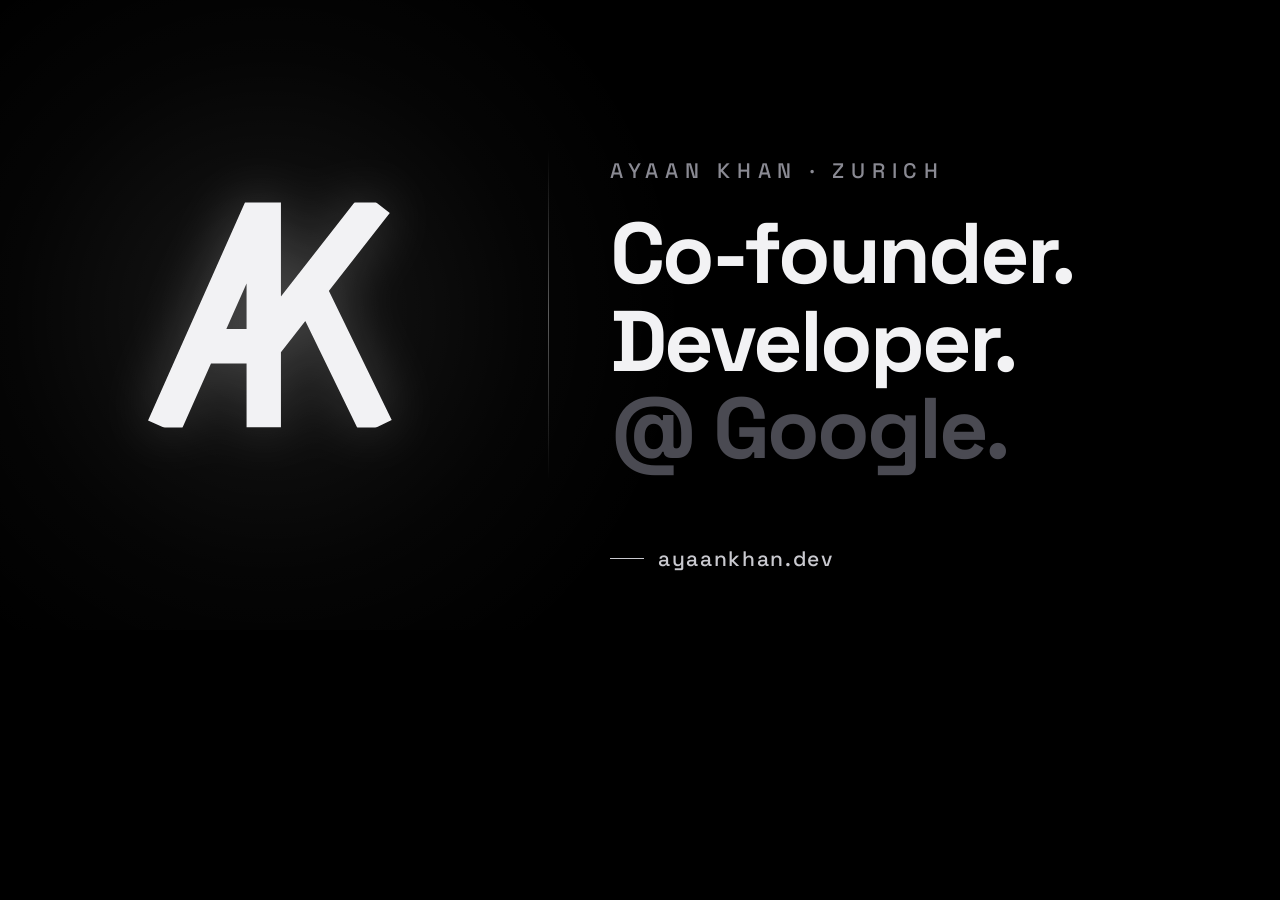
==== og/template.html @ b1a91ac6 "Add link-preview image and Open Graph tags - og-image.png (1200x630): big AK monogram on black, "Co-" ====
<!DOCTYPE html>
<!--
  Source for ../og-image.png (the link-preview image, 1200x630).
  Regenerate after editing:
    chrome --headless=new --hide-scrollbars --window-size=1200,630
           --virtual-time-budget=5000 --screenshot=og-image.png og/template.html
-->
<html lang="en">
<head>
<meta charset="UTF-8">
<meta name="robots" content="noindex">
<title>OG image template</title>
<link href="https://fonts.googleapis.com/css2?family=Inter:wght@400;500&family=Space+Grotesk:wght@500;700&display=block" rel="stylesheet">
<style>
  * { margin: 0; padding: 0; box-sizing: border-box; }
  html, body { width: 1200px; height: 630px; overflow: hidden; background: #000; }
  body {
    position: relative;
    color: #f2f2f4;
    font-family: "Inter", sans-serif;
    /* Soft light behind the mark, fading into pure black */
    background:
      radial-gradient(circle at 270px 315px, rgba(255, 255, 255, 0.09), rgba(255, 255, 255, 0.02) 260px, transparent 420px),
      #000;
  }

  .mark {
    position: absolute;
    left: 70px; top: 115px;
    width: 400px; height: 400px;
    filter: drop-shadow(0 0 28px rgba(255, 255, 255, 0.22));
  }

  .divider {
    position: absolute;
    left: 548px; top: 150px; bottom: 150px;
    width: 1px;
    background: linear-gradient(to bottom, transparent, rgba(255, 255, 255, 0.35), transparent);
  }

  .copy {
    position: absolute;
    left: 610px; top: 0; bottom: 0;
    display: flex; flex-direction: column; justify-content: center;
  }
  .kicker {
    font-family: "Space Grotesk", sans-serif; font-weight: 500;
    font-size: 21px; letter-spacing: 0.32em; text-transform: uppercase;
    color: #8a8a93;
    margin-bottom: 26px;
  }
  .roles {
    font-family: "Space Grotesk", sans-serif; font-weight: 700;
    font-size: 86px; line-height: 1.02; letter-spacing: -0.035em;
    list-style: none;
  }
  .roles li:last-child { color: #4a4a52; }

  .url {
    position: absolute; left: 610px; bottom: 58px;
    font-family: "Space Grotesk", sans-serif; font-weight: 500;
    font-size: 21px; letter-spacing: 0.08em; color: #c9c9cf;
    display: flex; align-items: center; gap: 14px;
  }
  .url::before { content: ""; width: 34px; height: 1.5px; background: #c9c9cf; }
</style>
</head>
<body>
  <!-- AK ligature (same geometry as favicon.svg and the nav logo) -->
  <svg class="mark" viewBox="0 0 64 64" aria-hidden="true">
    <defs><clipPath id="c"><rect x="0" y="14" width="64" height="36"/></clipPath></defs>
    <path clip-path="url(#c)" d="M15 50 L31 14 L31 50 M20.8 37 H31 L49 14 M38.2 27.8 L49 50" fill="none" stroke="#f2f2f4" stroke-width="5.5" stroke-linejoin="miter" stroke-miterlimit="10"/>
  </svg>

  <div class="divider"></div>

  <div class="copy">
    <p class="kicker">Ayaan Khan · Zurich</p>
    <ul class="roles">
      <li>Co-founder.</li>
      <li>Developer.</li>
      <li>@ Google.</li>
    </ul>
  </div>

  <p class="url">ayaankhan.dev</p>
</body>
</html>
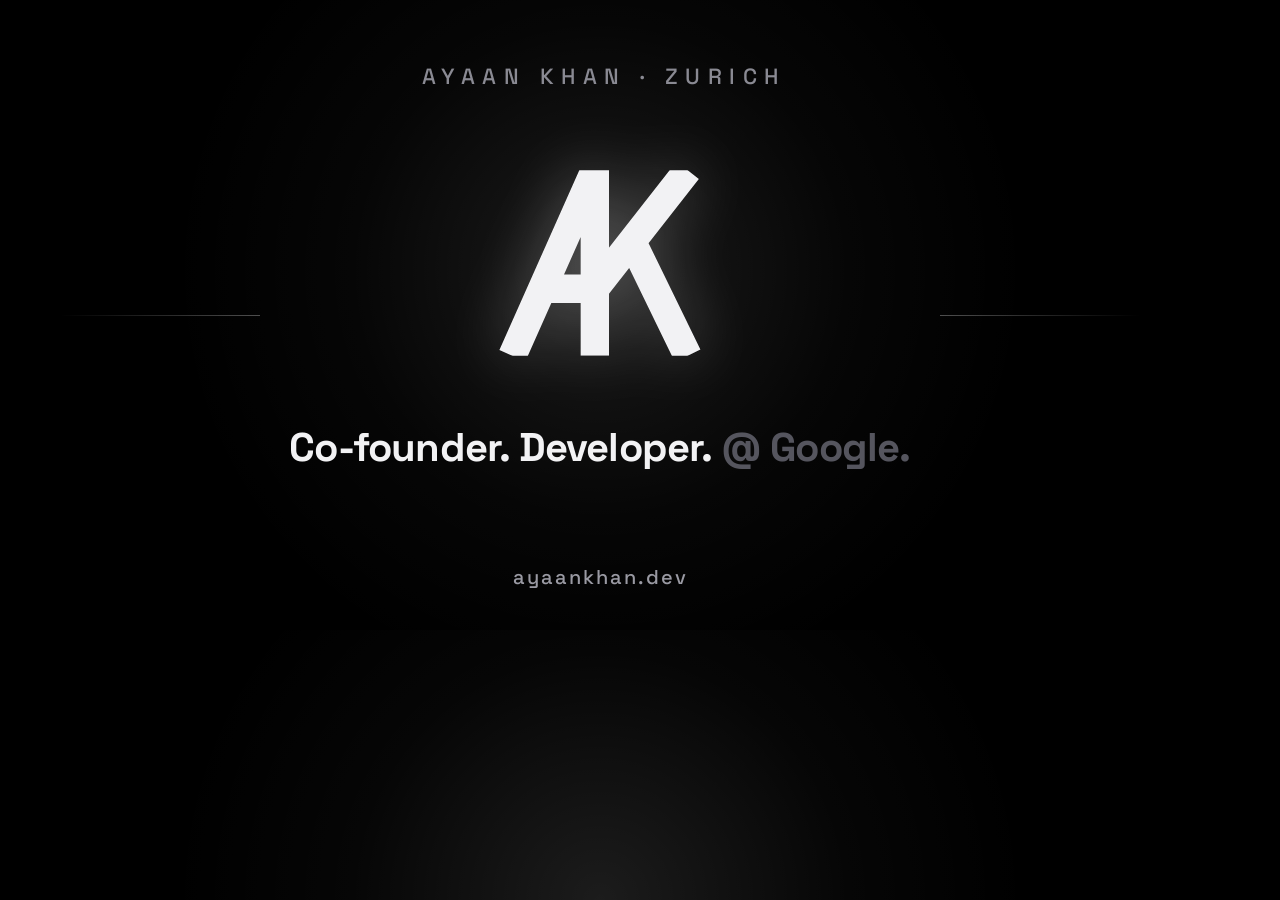
==== commit e47521b8: "Center the link-preview image and refresh site icons - og-image.png: centred layout so WhatsApp Desk" ====
--- a/og/template.html
+++ b/og/template.html
@@ -1,88 +1,80 @@
 <!DOCTYPE html>
 <!--
   Source for ../og-image.png (the link-preview image, 1200x630).
+  Everything important sits in the centre 630x630 square: WhatsApp Desktop
+  and some other apps show only a centre-cropped square thumbnail.
   Regenerate after editing:
     chrome --headless=new --hide-scrollbars --window-size=1200,630
            --virtual-time-budget=5000 --screenshot=og-image.png og/template.html
+  Then bump the ?v= on og:image/twitter:image in index.html so apps refetch it.
 -->
 <html lang="en">
 <head>
 <meta charset="UTF-8">
 <meta name="robots" content="noindex">
 <title>OG image template</title>
-<link href="https://fonts.googleapis.com/css2?family=Inter:wght@400;500&family=Space+Grotesk:wght@500;700&display=block" rel="stylesheet">
+<link href="https://fonts.googleapis.com/css2?family=Space+Grotesk:wght@500;700&display=block" rel="stylesheet">
 <style>
   * { margin: 0; padding: 0; box-sizing: border-box; }
-  html, body { width: 1200px; height: 630px; overflow: hidden; background: #000; }
+  html, body { width: 1200px; height: 630px; overflow: hidden; }
   body {
     position: relative;
     color: #f2f2f4;
-    font-family: "Inter", sans-serif;
+    font-family: "Space Grotesk", sans-serif;
     /* Soft light behind the mark, fading into pure black */
     background:
-      radial-gradient(circle at 270px 315px, rgba(255, 255, 255, 0.09), rgba(255, 255, 255, 0.02) 260px, transparent 420px),
+      radial-gradient(circle at 600px 270px, rgba(255, 255, 255, 0.11), rgba(255, 255, 255, 0.025) 250px, transparent 430px),
       #000;
+    display: flex; flex-direction: column; align-items: center;
+  }
+
+  .kicker {
+    margin-top: 62px;
+    font-weight: 500; font-size: 22px;
+    letter-spacing: 0.34em; text-transform: uppercase;
+    color: #8a8a93;
+    padding-left: 0.34em; /* optically centre the letter-spaced line */
   }
 
   .mark {
-    position: absolute;
-    left: 70px; top: 115px;
-    width: 400px; height: 400px;
-    filter: drop-shadow(0 0 28px rgba(255, 255, 255, 0.22));
+    width: 330px; height: 330px;
+    margin-top: 8px;
+    filter: drop-shadow(0 0 30px rgba(255, 255, 255, 0.25));
   }
 
-  .divider {
-    position: absolute;
-    left: 548px; top: 150px; bottom: 150px;
-    width: 1px;
-    background: linear-gradient(to bottom, transparent, rgba(255, 255, 255, 0.35), transparent);
+  .roles {
+    margin-top: -6px;
+    font-weight: 700; font-size: 40px; letter-spacing: -0.02em;
+    white-space: nowrap;
+  }
+  .roles .dim { color: #55555e; }
+
+  .url {
+    position: absolute; bottom: 40px;
+    font-weight: 500; font-size: 20px; letter-spacing: 0.1em;
+    color: #9a9aa3;
   }
 
-  .copy {
-    position: absolute;
-    left: 610px; top: 0; bottom: 0;
-    display: flex; flex-direction: column; justify-content: center;
-  }
-  .kicker {
-    font-family: "Space Grotesk", sans-serif; font-weight: 500;
-    font-size: 21px; letter-spacing: 0.32em; text-transform: uppercase;
-    color: #8a8a93;
-    margin-bottom: 26px;
-  }
-  .roles {
-    font-family: "Space Grotesk", sans-serif; font-weight: 700;
-    font-size: 86px; line-height: 1.02; letter-spacing: -0.035em;
-    list-style: none;
-  }
-  .roles li:last-child { color: #4a4a52; }
-
-  .url {
-    position: absolute; left: 610px; bottom: 58px;
-    font-family: "Space Grotesk", sans-serif; font-weight: 500;
-    font-size: 21px; letter-spacing: 0.08em; color: #c9c9cf;
-    display: flex; align-items: center; gap: 14px;
-  }
-  .url::before { content: ""; width: 34px; height: 1.5px; background: #c9c9cf; }
+  /* Wide-card framing: thin rules that fade toward the centre */
+  .rule { position: absolute; top: 315px; width: 200px; height: 1px; }
+  .rule--l { left: 60px;  background: linear-gradient(to right, transparent, rgba(255,255,255,0.3)); }
+  .rule--r { right: 60px; background: linear-gradient(to left,  transparent, rgba(255,255,255,0.3)); }
 </style>
 </head>
 <body>
+  <p class="kicker">Ayaan Khan · Zurich</p>
+
   <!-- AK ligature (same geometry as favicon.svg and the nav logo) -->
   <svg class="mark" viewBox="0 0 64 64" aria-hidden="true">
     <defs><clipPath id="c"><rect x="0" y="14" width="64" height="36"/></clipPath></defs>
     <path clip-path="url(#c)" d="M15 50 L31 14 L31 50 M20.8 37 H31 L49 14 M38.2 27.8 L49 50" fill="none" stroke="#f2f2f4" stroke-width="5.5" stroke-linejoin="miter" stroke-miterlimit="10"/>
   </svg>
 
-  <div class="divider"></div>
-
-  <div class="copy">
-    <p class="kicker">Ayaan Khan · Zurich</p>
-    <ul class="roles">
-      <li>Co-founder.</li>
-      <li>Developer.</li>
-      <li>@ Google.</li>
-    </ul>
-  </div>
+  <p class="roles">Co-founder. Developer. <span class="dim">@ Google.</span></p>
 
   <p class="url">ayaankhan.dev</p>
+
+  <div class="rule rule--l"></div>
+  <div class="rule rule--r"></div>
 </body>
 </html>
